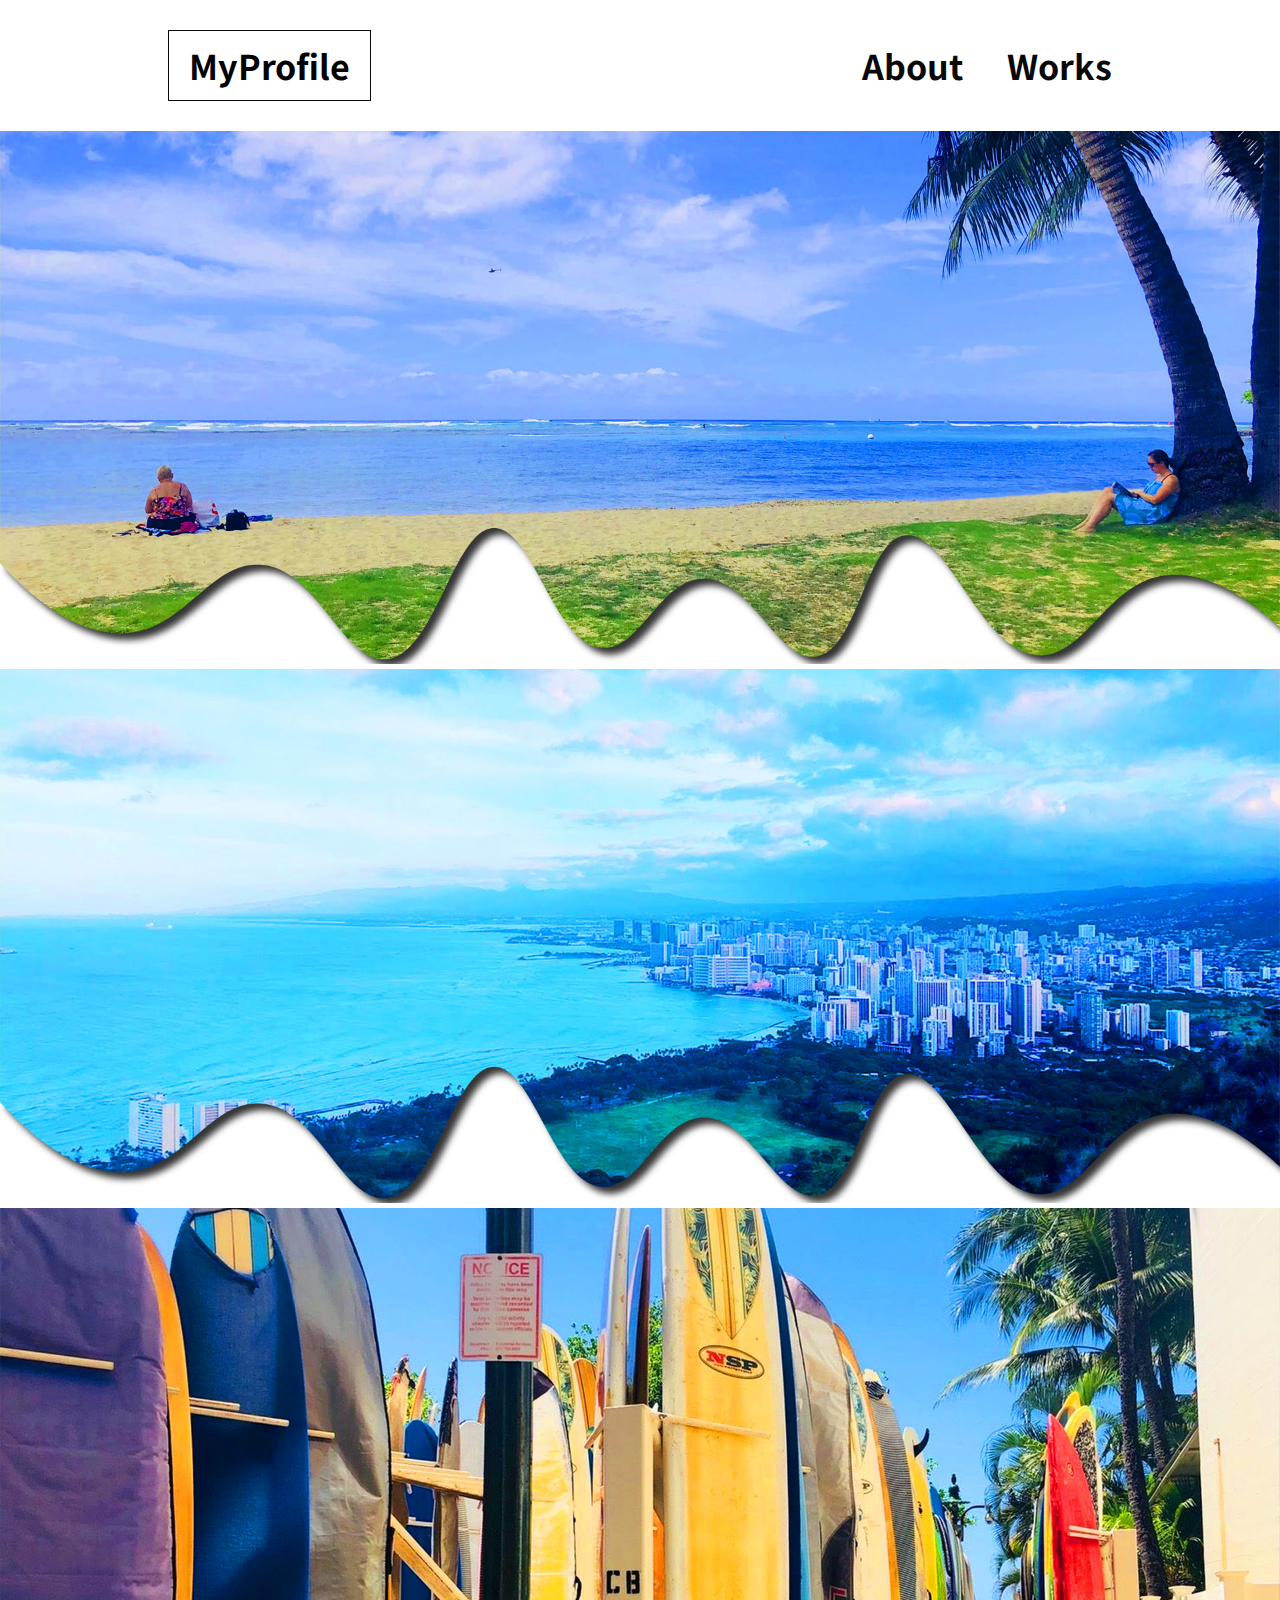
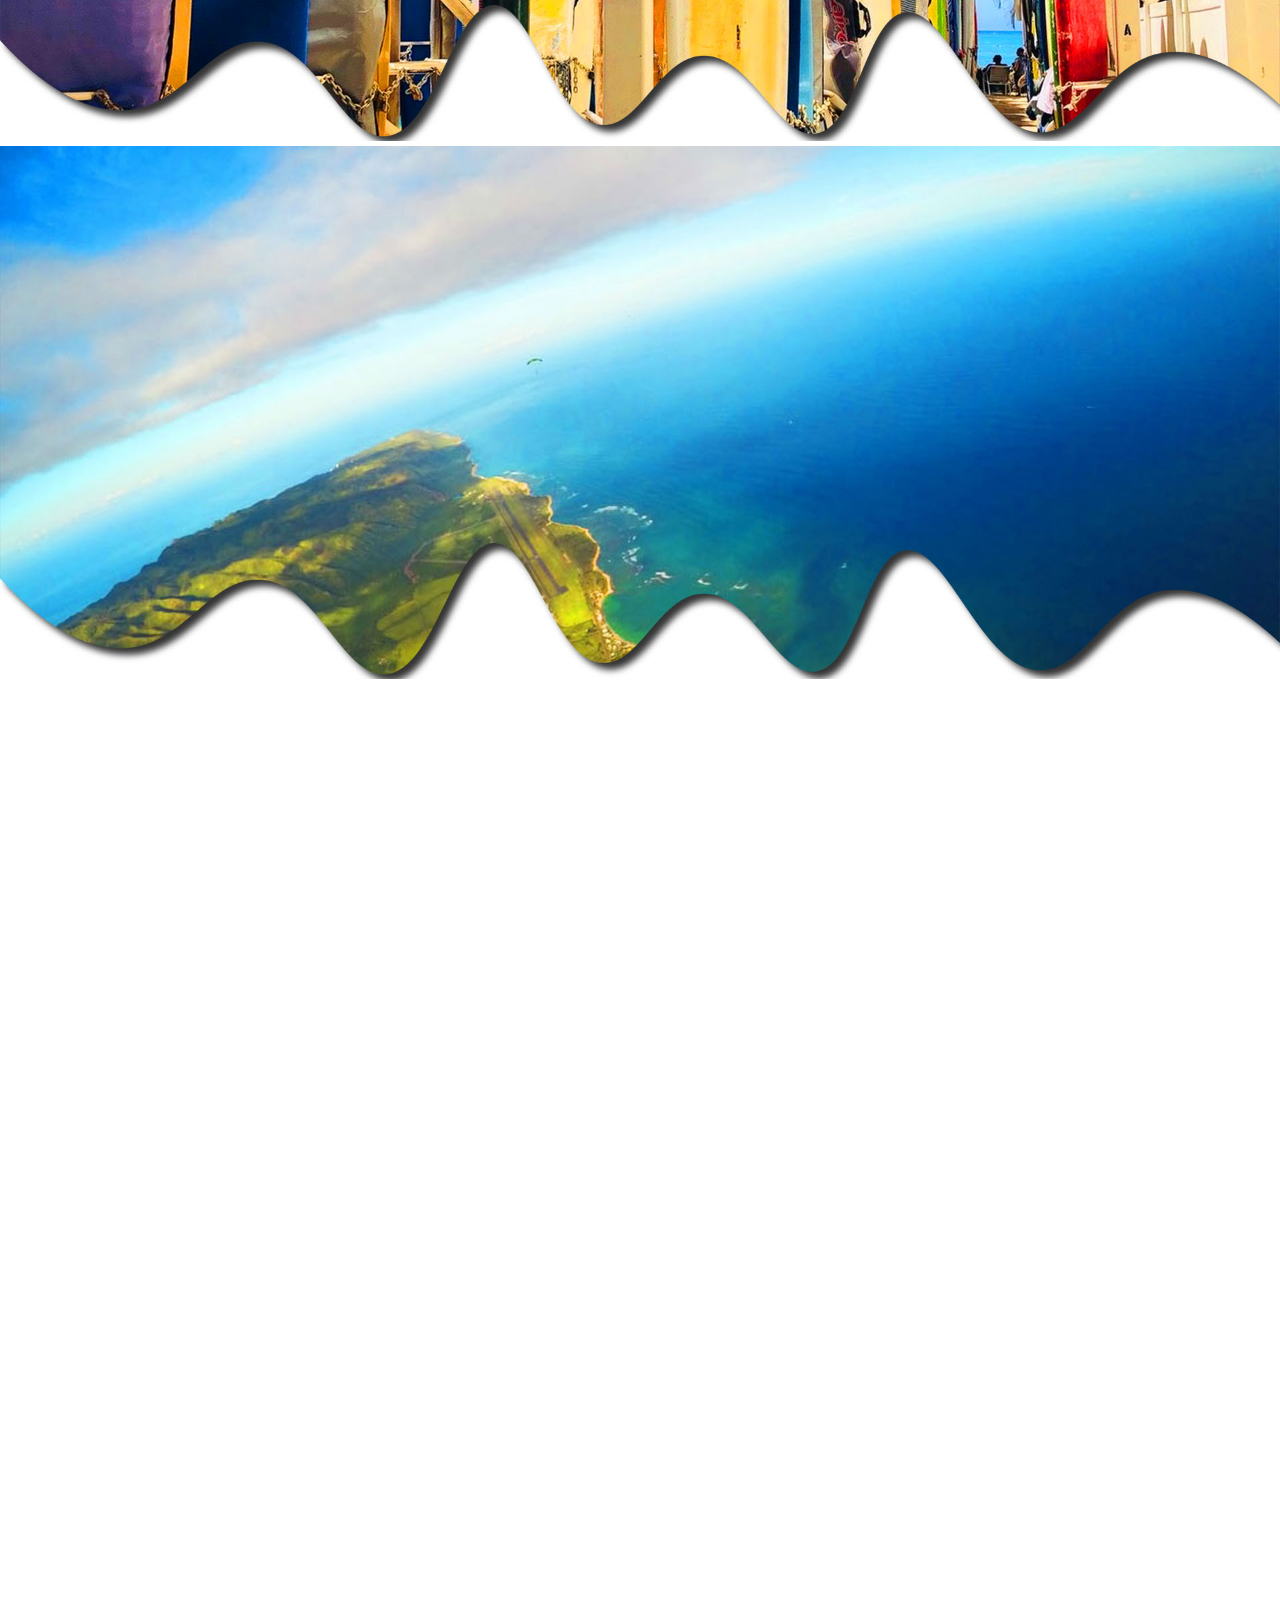
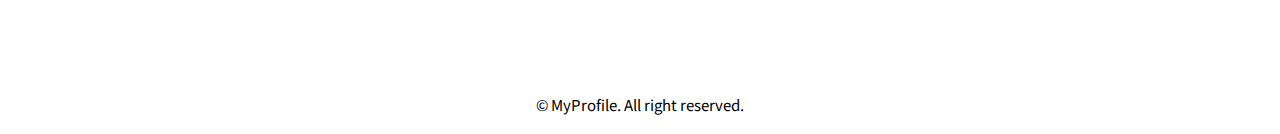
==== portforio/portforio/index.html @ c239b063 "Add files via upload" ====
<!DOCTYPE html>
<html>
<head>
  <meta charset="UTF-8">
  <meta name="viewport" content="width=device-width, initial-scale=1.0">
  <meta name="description" content="Miho Ishikawaのポートフォリオサイトです。">
  <title>Miho Ishikawa</title>
  <link rel="stylesheet" href="css/style.css">
  <!-- Google Font -->
  <link rel="preconnect" href="https://fonts.googleapis.com">
  <link rel="preconnect" href="https://fonts.gstatic.com" crossorigin>
  <link href="https://fonts.googleapis.com/css2?family=Josefin+Sans&family=Noto+Sans+JP&display=swap" rel="stylesheet">
  <!-- slick -->
  <link rel="stylesheet" type="text/css" href="https://cdn.jsdelivr.net/npm/slick-carousel@1.8.1/slick/slick.css"/>
  <link rel="stylesheet" type="text/css" href="https://cdn.jsdelivr.net/npm/slick-carousel@1.8.1/slick/slick-theme.css"/>
</head>
<body>
  <header>
    <!-- PC用ナビゲーション -->
    <nav>
      <div id="myprofile">
        <h1 class="menu">MyProfile</h1>
      </div>
      <div id="menu">
        <a class="menu" href="index.html#about">About</a>
        <a class="menu" href="index.html#works">Works</a>
      </div>
    </nav>
  </header>
  <main>
    <!-- メインビジュアル -->
    <div id="main-visual">
      <div class="carousel">
        <div>
          <img src="image/main1.jpg" class="carouselImg">
        </div>
        <div>
          <img src="image/main2.jpg" class="carouselImg">
        </div>
        <div>
          <img src="image/main3.jpg" class="carouselImg">
        </div>
        <div>
          <img src="image/main4.jpg" class="carouselImg">
        </div>
      </div>
    </div>
    
    <!-- About -->
    <section id="about">
      <h2>About</h2>
      <div id="about-content">
        <img src="image/about.png" alt="サーフボードの間でピースする自分">
        <div id="about-text">
          <h3>Miho Ishikawa</h3>
          <ul>
            <li>30歳 三重県出身</li>
          </ul>
        </div>
      </div>
    </section>

    <!-- Works -->
    <section id="works">
      <h2>Works</h2>
      <ul id="works-content">
        <li class="works-case">
          <div>
            <img src="image/works1.png" alt="10月のもくもく会" class="case-img">
          </div>
          <div class="case-text">
            <p class="product-time">制作時間：3h</p>
            <p class="impression">印象：busy</p>
          </div>
        </li>
        <li class="works-case">
          <div>
            <img src="image/works2.png" alt="11月のもくもく会" class="case-img">
          </div>
          <div class="case-text">
            <p class="product-time">制作時間：3h</p>
            <p class="impression">印象：interesting</p>
          </div>
        </li>
      </ul>
      <div id="modal" class="modal">
        <button class="close">×</button>
        <img class="modalImg" src=" ">
      </div>
    </section>

    <a href="#" id="backBtn">TOP</a>

  </main>
  <footer>
    <p><small>&copy; MyProfile. All right reserved.</small></p>
  </footer>
  
  <script src="https://code.jquery.com/jquery-3.7.1.min.js" integrity="sha256-/JqT3SQfawRcv/BIHPThkBvs0OEvtFFmqPF/lYI/Cxo=" crossorigin="anonymous"></script>
  <script type="text/javascript" src="https://cdn.jsdelivr.net/npm/slick-carousel@1.8.1/slick/slick.min.js"></script>
  <script src="js/script.js"></script>
</body>
</html>
---- portforio/portforio/css/style.css ----
body {
  font-family: 'Josefin Sans', sans-serif;
  font-family: 'Noto Sans JP', sans-serif;
  margin: 0;
}

/* ナビゲーションのリンク */
nav > #menu > a:link {
  color: #080808;
}
nav > #menu > a:visited {
  color: #080808;
}

/* メインビジュアル */
.carouselImg {
  width: 100%;
  height: auto;
}

/* TOPボタン */
#backBtn {
  bottom: 38px;
  right: 20px;
  background-color: #080808;
  color: #fff;
  text-align: center;
  text-decoration: none;
  padding: 28px 24px;
  border-radius: 50%;
  display: none;
  position: fixed;
}

/* フェードイン */
section {
  opacity: 0;
  transition: 1s;
}

.fadeIn {
  opacity: 1.0;
}

/* モーダルウィンドウ */
.modal {
  display: none;
  position: fixed;
  left: 0;
  top: 0;
  width: 100%;
  height: 100vh;
  background-color: rgba(0, 0, 0, 0.8);
}

.modal > img {
  position: absolute;
  width: 80%;
  max-width: 800px;
  top: 0;
  bottom: 0;
  left: 0;
  right: 0;
  margin: auto;
}

.close {
  position: absolute;
  top: 10px;
  right: 20px;
  color: white;
  font-size: 40px;
  text-decoration: none;
}


/* ===============PC用=============== */
@media screen and (min-width: 768px) {

  /* ナビゲーション */
  nav {
    width: 80%;
    display: flex;
    justify-content: space-between;
    margin:10px auto;
  }

  #myprofile {
    margin: 20px 40px 20px 40px;
    padding: 10px 20px 10px 20px;
    border: 1px solid #080808;
    text-align: center;
  }

  h1 {
    font-weight: bold;
    font-size: 34px; 
    margin: 0;
  }

  nav > #menu {
    padding: 20px;
    margin: auto 0 auto 0;
    text-align: center;
  }

  nav > #menu > a {
    font-weight: bold;
    font-size: 34px;
    text-decoration: none;
    padding: 20px;
  }

  /* 見出し */
  h2 {
    text-align: center;
    font-size: 34px;
    font-weight: bold;
    margin-top: -10px;
    margin-bottom: 50px;
  }

  /* About */
  #about-content {
    display: flex;
    justify-content: center;
    margin-bottom: 120px;
  }

  #about-content > img {
    width: 300px;
    height: 300px;
    margin: 0 50px 0 0;
  }

  #about-text {
    width: 300px;
    margin: 0 0 0 50px;
  }

  #about-text > h3 {
    font-size: 24px;
    font-weight: bold;
  }

  #about-text > ul > li {
    font-size: 18px;
  }

  /* Works */
  #works-content {
    display: flex;
    justify-content: center;
    flex-wrap: wrap;
    list-style: none;
    padding: 0;
    margin: 50px 0 120px 0;
  }

  .works-case {
    width: 25%;
    box-shadow: 5px 5px 15px rgba(0, 0, 0, 0.2);
    margin: 0 5% 0 5%;
  }

  .case-img {
    width: 100%;
    margin: 0;
  }

  .case-text {
    margin: 20px;
  }

  .case-text > p {
    font-size: 18px;
    margin: 10px 0 10px 0;
  }

  footer {
    text-align: center;
    font-size: 18px;
  }

  
}

/* ============== スマホ用 ===============*/
@media screen and (max-width: 767px) {

  /* ナビゲーション */
  nav {
    width: 100%;
    display: flex;
    justify-content: space-between;
    margin:10px auto 10px auto;
  }

  #myprofile {
    margin: auto 0 auto 5px;
    padding: 10px;
    border: 1px solid #080808;
    text-align: center;
  }

  h1 {
    font-weight: bold;
    font-size: 18px; 
    margin: 0;
  }

  nav > #menu {
    padding: 5px;
    margin: auto 0 auto 0;
    text-align: center;
  }

  nav > #menu > a {
    font-weight: bold;
    font-size: 18px;
    text-decoration: none;
    padding: 5px;
  }

  /* 見出し */
  h2 {
    text-align: center;
    font-size: 18px;
    font-weight: bold;
    margin-bottom: 20px;
  }

  /* About */
  #about-content {
    display: flex;
    justify-content: center;
    margin-bottom: 50px;
  }

  #about-content > img {
    width: 100px;
    height: 100px;
    margin: 0 15px 0 40px;
  }

  #about-text {
    width: 150px;
    padding: 5px;
  }

  #about-text > h3 {
    font-size: 12px;
    font-weight: bold;
    margin: 10px;
  }

  #about-text > ul {
    margin: 0 5px 0 20px;
    padding: 5px;
  }    
  
  #about-text > ul > li {
    font-size: 9px;
  }

  /* Works */
  #works-content {
    display: block;
    text-align: center;
    list-style: none;
    margin-bottom: 120px;
    padding: 0;
  }

  .works-case {
    width: 70%;
    box-shadow: 5px 5px 15px rgba(0, 0, 0, 0.2);
    margin: 0 15% 5% 15%;
    padding-bottom: 10px;
  }

  .case-img {
    width: 100%;
    margin: 0;
  }

  .case-text {
    margin: 20px;
  }

  .case-text > p {
    font-size: 9px;
    text-align: left;
    margin: 10px 0 10px 0;
  }

  footer {
    text-align: center;
    font-size: 9px;
  }

}
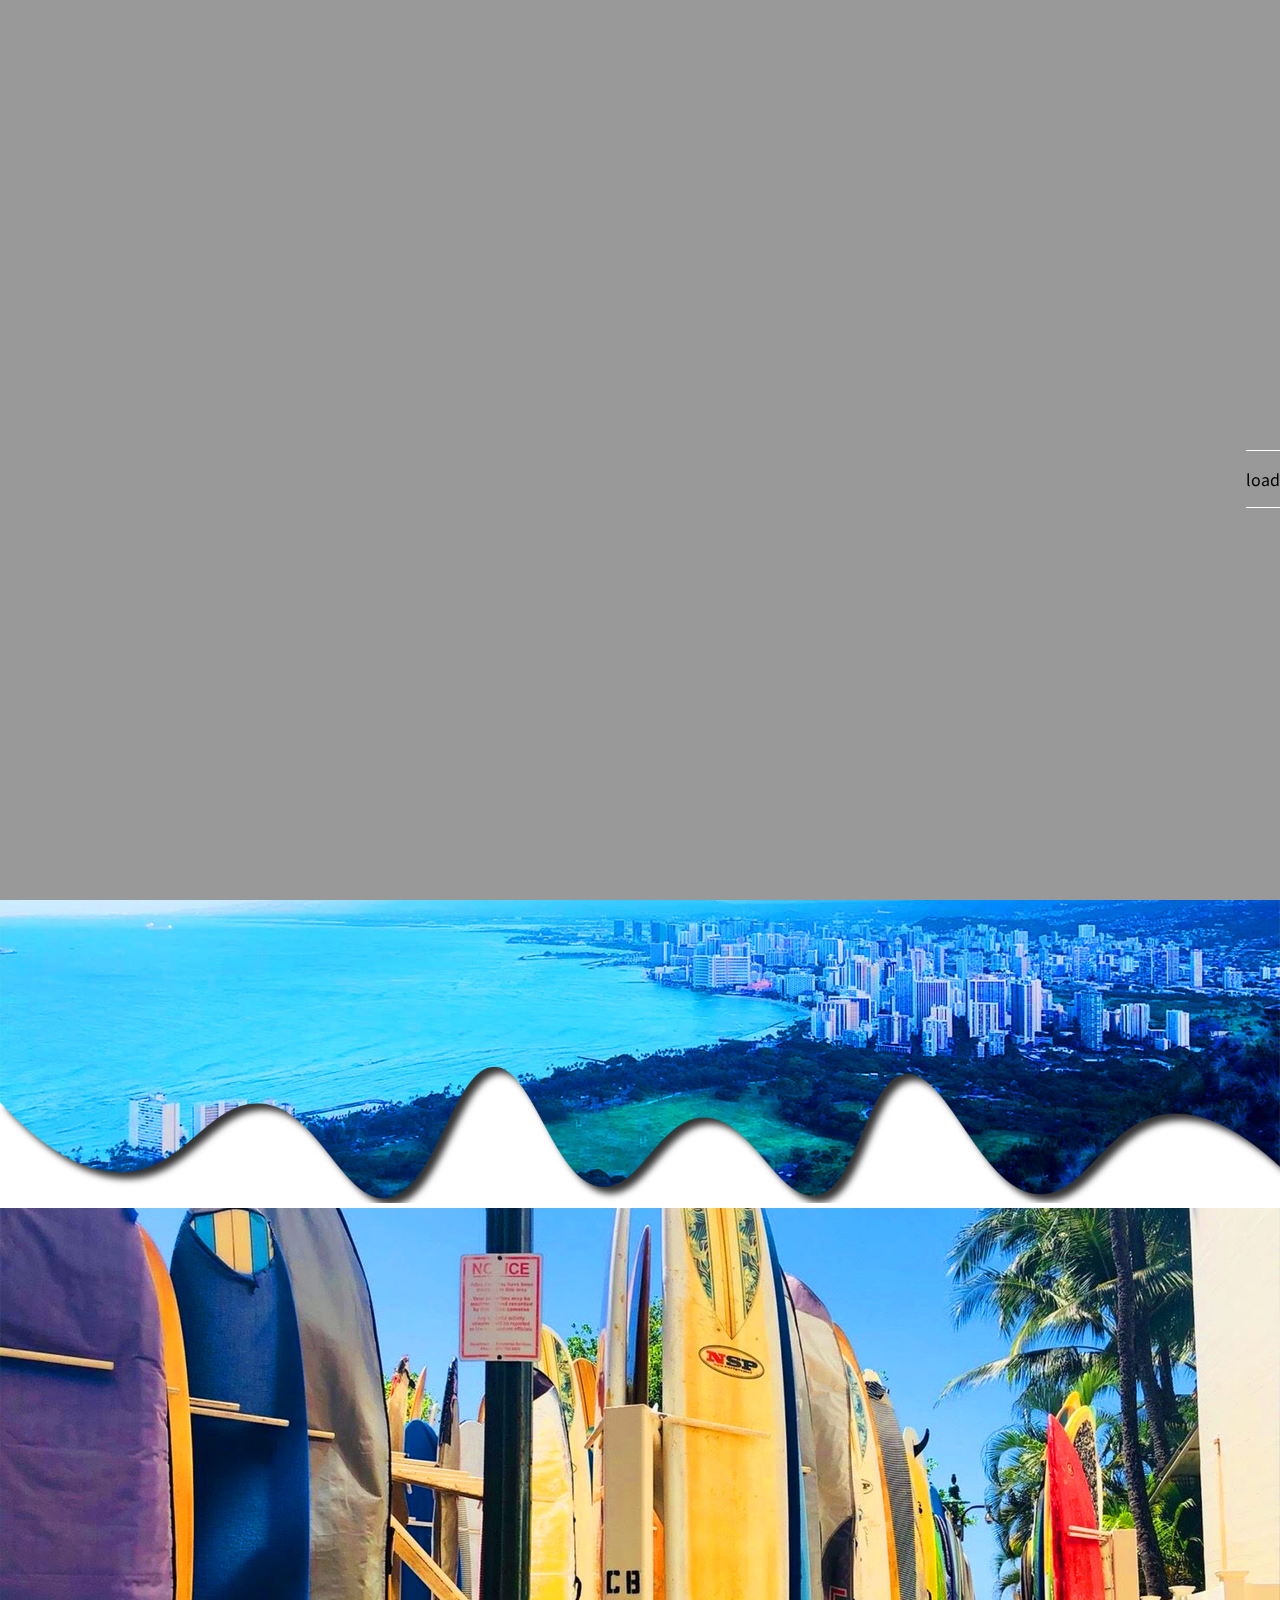
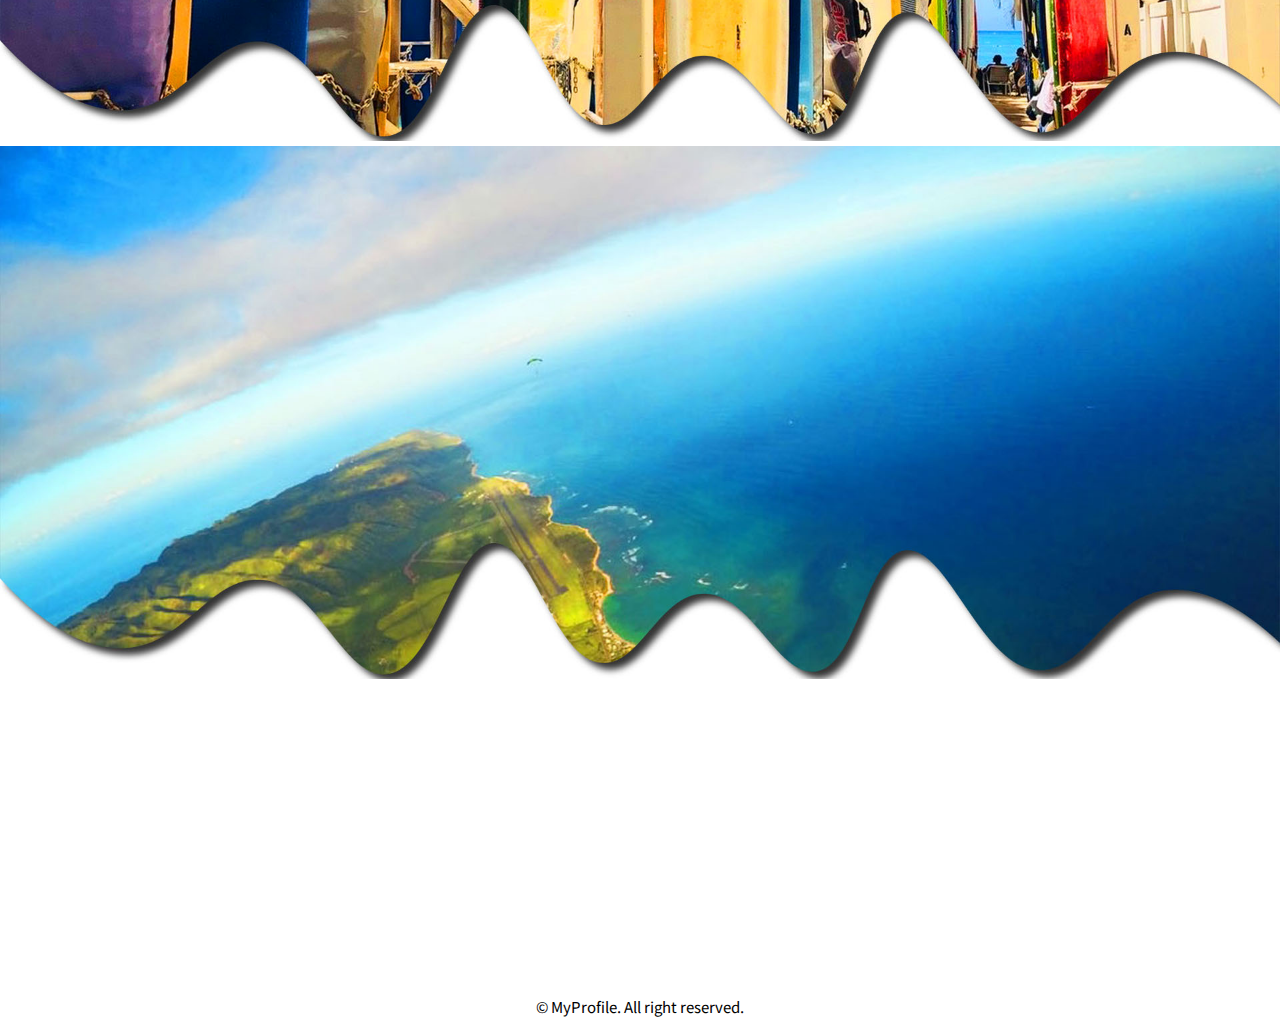
==== commit 035589b9: "Add files via upload" ====
--- a/portforio/portforio/index.html
+++ b/portforio/portforio/index.html
@@ -28,6 +28,15 @@
     </nav>
   </header>
   <main>
+    <!-- loading -->
+    <div id="loading">
+      <div id="loading_box">
+        <div class="loading-one animation_lading">
+          <p class="lading-txt">loading...</p>
+        </div>
+      </div>
+    </div>
+
     <!-- メインビジュアル -->
     <div id="main-visual">
       <div class="carousel">
@@ -48,44 +57,52 @@
     
     <!-- About -->
     <section id="about">
-      <h2>About</h2>
-      <div id="about-content">
-        <img src="image/about.png" alt="サーフボードの間でピースする自分">
-        <div id="about-text">
-          <h3>Miho Ishikawa</h3>
-          <ul>
-            <li>30歳 三重県出身</li>
-          </ul>
+      <div class="a-item">
+        <h2 class="title">About</h2>
+        <div class="a-content">
+          <div id="about-content">
+            <img src="image/about.png" alt="サーフボードの間でピースする自分">
+            <div id="about-text">
+              <h3>Miho Ishikawa</h3>
+              <ul>
+                <li>30歳 三重県出身</li>
+              </ul>
+            </div>
+          </div>
         </div>
-      </div>
+      </div> 
     </section>
 
     <!-- Works -->
     <section id="works">
-      <h2>Works</h2>
-      <ul id="works-content">
-        <li class="works-case">
-          <div>
-            <img src="image/works1.png" alt="10月のもくもく会" class="case-img">
+      <div class="a-item">
+        <h2 class="title">Works</h2>
+        <div class="a-content">
+          <ul id="works-content">
+            <li class="works-case">
+              <div>
+                <img src="image/works1.png" alt="10月のもくもく会" class="case-img">
+              </div>
+              <div class="case-text">
+                <p class="product-time">制作時間：3h</p>
+                <p class="impression">印象：busy</p>
+              </div>
+            </li>
+            <li class="works-case">
+              <div>
+                <img src="image/works2.png" alt="11月のもくもく会" class="case-img">
+              </div>
+              <div class="case-text">
+                <p class="product-time">制作時間：3h</p>
+                <p class="impression">印象：interesting</p>
+              </div>
+            </li>
+          </ul>
+          <div id="modal" class="modal">
+            <button class="close">×</button>
+            <img class="modalImg" src=" ">
           </div>
-          <div class="case-text">
-            <p class="product-time">制作時間：3h</p>
-            <p class="impression">印象：busy</p>
-          </div>
-        </li>
-        <li class="works-case">
-          <div>
-            <img src="image/works2.png" alt="11月のもくもく会" class="case-img">
-          </div>
-          <div class="case-text">
-            <p class="product-time">制作時間：3h</p>
-            <p class="impression">印象：interesting</p>
-          </div>
-        </li>
-      </ul>
-      <div id="modal" class="modal">
-        <button class="close">×</button>
-        <img class="modalImg" src=" ">
+        </div>
       </div>
     </section>
 
--- a/portforio/portforio/css/style.css
+++ b/portforio/portforio/css/style.css
@@ -73,6 +73,62 @@
   text-decoration: none;
 }
 
+/* アコーディオン */
+.a-content {
+  display: none;
+}
+
+.title {
+  position: relative;
+}
+
+.title::after {
+  content: "　▼";
+  font-size: 20px;
+  position: absolute;
+  top: 10px;
+
+}
+
+.title.open::after {
+  content: "　▲";
+  font-size: 20px;
+}
+
+/* loading */
+#loading {
+  width: 100%;
+  height: 100vh;
+  background-color: #999;
+  position: fixed;
+  top: 0;
+  left: 0;
+  bottom: 0;
+  z-index: 99999;
+}
+
+#loading_box {
+  position: absolute;
+  top: 50%;
+  left: 50%;
+  transform: (-50%, -50%);
+  width: 100%;
+  text-align: center;
+}
+
+.loading-one {
+  display: inline-block;
+  border-top: 1px solid #fff;
+  border-bottom: 1px solid #fff;
+}
+
+.loading-one p.loading-txt {
+  color: #fff;
+  font-size: 20px;
+  letter-spacing: 0.25em;
+  line-height: 2.0;
+  padding: 2em 0;
+}
 
 /* ===============PC用=============== */
 @media screen and (min-width: 768px) {
@@ -116,7 +172,7 @@
     text-align: center;
     font-size: 34px;
     font-weight: bold;
-    margin-top: -10px;
+    margin-top: 80px;
     margin-bottom: 50px;
   }
 
